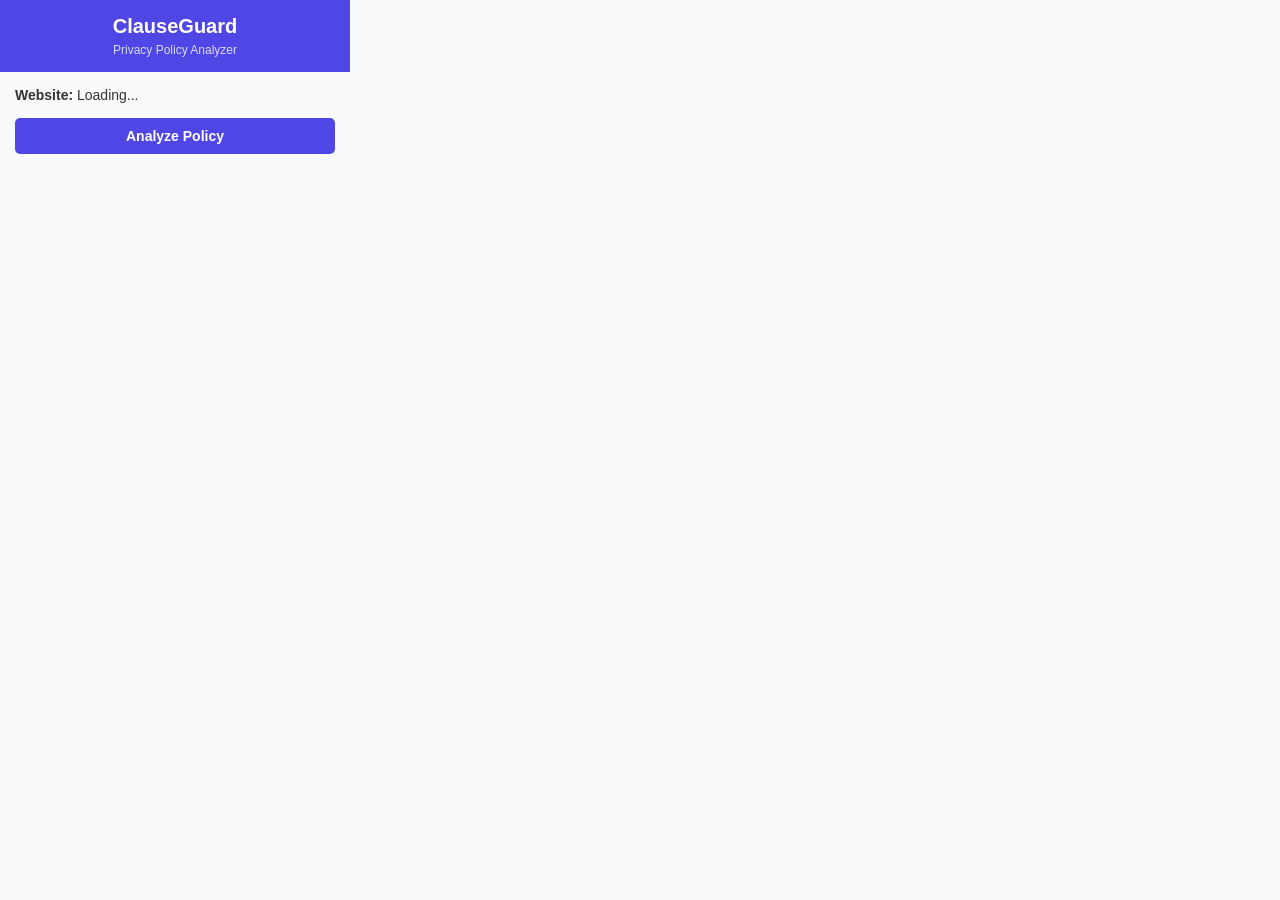
==== extension/popup.html @ 070fd631 "Complete ClauseGuard final project plan integration" ====
<!DOCTYPE html>
<html>
<head>
  <meta charset="utf-8">
  <title>ClauseGuard</title>
  <link rel="stylesheet" href="popup.css">
</head>
<body>
  <div class="header">
    <h1>ClauseGuard</h1>
    <p>Privacy Policy Analyzer</p>
  </div>
  
  <div class="content">
    <div id="website-info">
      <strong>Website:</strong> <span id="site-name">Loading...</span>
    </div>

    <button id="analyze-btn" class="btn">Analyze Policy</button>

    <div id="status" class="status hidden"></div>

    <div id="results" class="hidden">
      <div class="risk-section">
        <h3>Privacy Risk</h3>
        <div id="risk-score" class="risk-score">0.0</div>
      </div>
      
      <div class="mode-indicator" id="mode-indicator">
        Mode: <span id="api-mode">UNKNOWN</span>
      </div>

      <div class="entities-section">
        <h3>Detected Data:</h3>
        <ul id="entities-list"></ul>
      </div>

      <div class="clauses-summary">
        <p>Clauses extracted: <span id="clause-count">0</span></p>
        <button id="toggle-clauses-btn" class="btn-small">View Details</button>
      </div>

      <div id="clauses-details" class="hidden">
        <!-- Clauses injected here -->
      </div>
    </div>
  </div>

  <script src="popup.js"></script>
</body>
</html>
---- extension/popup.css ----
body {
  width: 350px;
  margin: 0;
  font-family: -apple-system, BlinkMacSystemFont, "Segoe UI", Roboto, Helvetica, Arial, sans-serif;
  color: #333;
  background-color: #f9fafb;
}

.header {
  background-color: #4f46e5;
  color: white;
  padding: 15px;
  text-align: center;
}

.header h1 {
  margin: 0 0 5px 0;
  font-size: 20px;
}

.header p {
  margin: 0;
  font-size: 12px;
  opacity: 0.8;
}

.content {
  padding: 15px;
}

#website-info {
  margin-bottom: 15px;
  font-size: 14px;
}

.btn {
  width: 100%;
  background-color: #4f46e5;
  color: white;
  border: none;
  padding: 10px;
  border-radius: 5px;
  font-size: 14px;
  font-weight: bold;
  cursor: pointer;
}

.btn:hover {
  background-color: #4338ca;
}

.btn:disabled {
  background-color: #9ca3af;
  cursor: not-allowed;
}

.btn-small {
  background-color: #e5e7eb;
  color: #374151;
  border: 1px solid #d1d5db;
  padding: 5px 10px;
  border-radius: 3px;
  font-size: 12px;
  cursor: pointer;
}

.btn-small:hover {
  background-color: #d1d5db;
}

.hidden {
  display: none !important;
}

.status {
  margin-top: 15px;
  padding: 10px;
  border-radius: 4px;
  font-size: 13px;
  background-color: #e0f2fe;
  color: #0369a1;
  border: 1px solid #bae6fd;
}

.status.error {
  background-color: #fee2e2;
  color: #b91c1c;
  border-color: #fecaca;
}

.status.warning {
  background-color: #fef3c7;
  color: #b45309;
  border-color: #fde68a;
}

#results {
  margin-top: 20px;
  background: white;
  border-radius: 6px;
  box-shadow: 0 1px 3px rgba(0,0,0,0.1);
  padding: 15px;
}

.risk-section {
  text-align: center;
  border-bottom: 1px solid #e5e7eb;
  padding-bottom: 10px;
  margin-bottom: 10px;
}

.risk-section h3 {
  margin: 0 0 5px 0;
  font-size: 14px;
  color: #6b7280;
}

.risk-score {
  font-size: 32px;
  font-weight: bold;
  color: #dc2626;
}

.mode-indicator {
  text-align: center;
  font-size: 11px;
  font-weight: bold;
  padding: 4px;
  background: #f3f4f6;
  border-radius: 4px;
  margin-bottom: 15px;
}

.entities-section h3 {
  font-size: 14px;
  margin: 0 0 5px 0;
}

#entities-list {
  margin: 0;
  padding-left: 20px;
  font-size: 13px;
  color: #4b5563;
}

.clauses-summary {
  margin-top: 15px;
  display: flex;
  justify-content: space-between;
  align-items: center;
  font-size: 13px;
  border-top: 1px solid #e5e7eb;
  padding-top: 10px;
}

#clauses-details {
  margin-top: 15px;
  max-height: 200px;
  overflow-y: auto;
  border-top: 1px solid #e5e7eb;
  padding-top: 10px;
}

.clause-card {
  background: #f9fafb;
  border: 1px solid #e5e7eb;
  padding: 8px;
  border-radius: 4px;
  margin-bottom: 10px;
  font-size: 12px;
}

.clause-text {
  font-style: italic;
  margin-bottom: 5px;
  color: #111827;
}

.clause-meta {
  display: flex;
  justify-content: space-between;
  color: #6b7280;
}
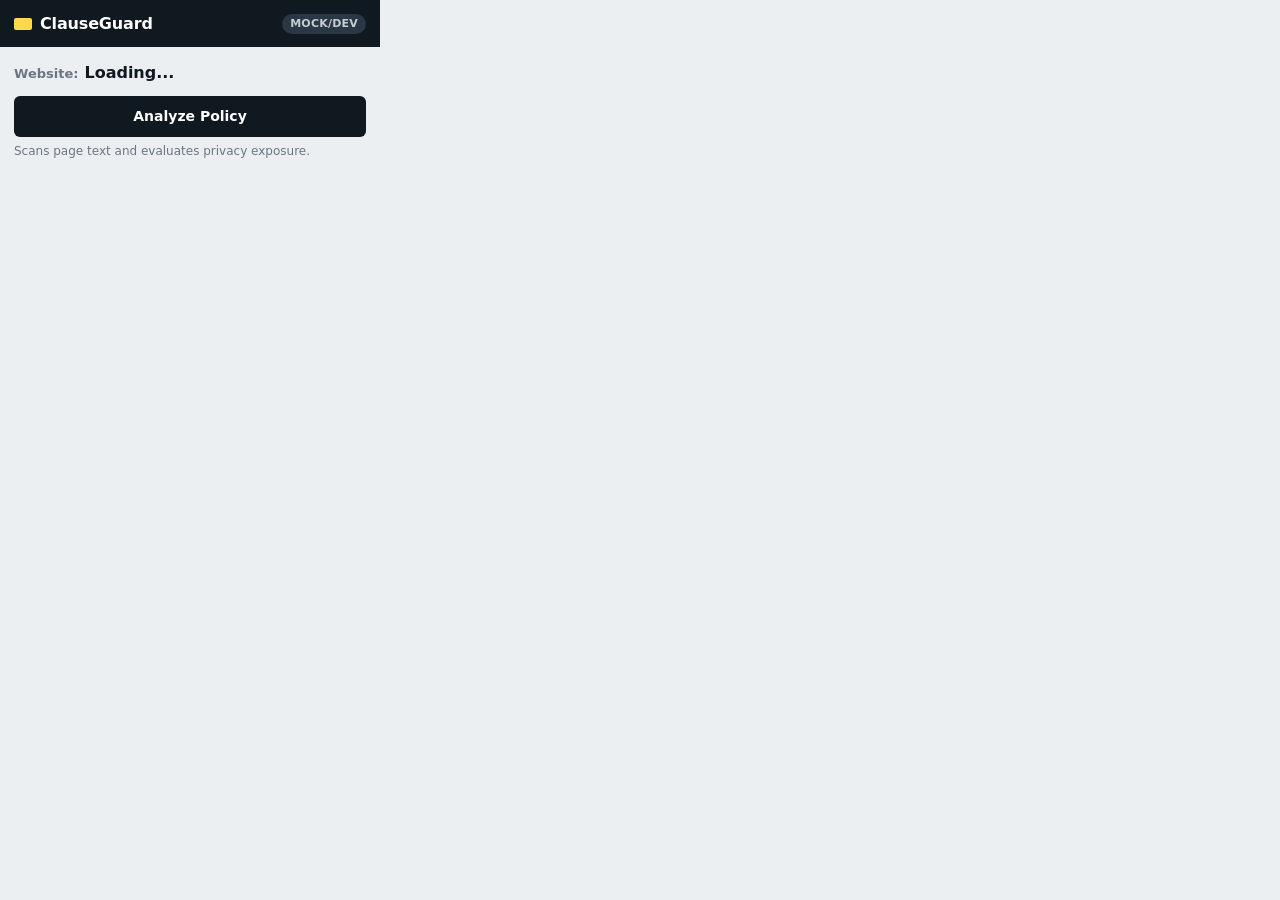
==== commit 7f4960f3: "frontend changes" ====
--- a/extension/popup.html
+++ b/extension/popup.html
@@ -1,50 +1,91 @@
 <!DOCTYPE html>
-<html>
+<html lang="en">
 <head>
   <meta charset="utf-8">
+  <meta name="viewport" content="width=device-width, initial-scale=1">
   <title>ClauseGuard</title>
   <link rel="stylesheet" href="popup.css">
 </head>
 <body>
-  <div class="header">
-    <h1>ClauseGuard</h1>
-    <p>Privacy Policy Analyzer</p>
-  </div>
-  
-  <div class="content">
-    <div id="website-info">
-      <strong>Website:</strong> <span id="site-name">Loading...</span>
+  <!-- Header Bar -->
+  <header class="top">
+    <div class="brand"><i></i>ClauseGuard</div>
+    <div class="top-r">
+      <span id="api-mode" class="conn">MOCK/DEV</span>
+    </div>
+  </header>
+
+  <main>
+    <!-- Target Website Header -->
+    <div class="site">
+      <span class="lbl">Website:</span>
+      <span id="site-name">Loading...</span>
     </div>
 
+    <!-- Analyze Button -->
     <button id="analyze-btn" class="btn">Analyze Policy</button>
+    <p class="hint" id="analyze-hint">Scans page text and evaluates privacy exposure.</p>
 
-    <div id="status" class="status hidden"></div>
+    <!-- Status / Notification Banner -->
+    <div id="status" class="status hidden" role="status" aria-live="polite"></div>
 
+    <!-- Analysis Results Section -->
     <div id="results" class="hidden">
-      <div class="risk-section">
-        <h3>Privacy Risk</h3>
-        <div id="risk-score" class="risk-score">0.0</div>
-      </div>
       
-      <div class="mode-indicator" id="mode-indicator">
-        Mode: <span id="api-mode">UNKNOWN</span>
+      <!-- Score & Gauge Card -->
+      <div class="card score">
+        <div class="score-head">
+          <div>
+            <b id="risk-score">0.0</b>
+            <span>risk score</span>
+          </div>
+          <span id="risk-band" class="band Low">Low</span>
+        </div>
+        <div class="gauge"><i id="gauge-fill" style="width: 0%;"></i></div>
+        <div class="meta-row">
+          <span>Mode: <b id="mode-text">MOCK/DEV</b></span>
+          <span>Clauses: <b id="clause-count">0</b></span>
+        </div>
       </div>
 
-      <div class="entities-section">
-        <h3>Detected Data:</h3>
-        <ul id="entities-list"></ul>
+      <!-- Detected Entities Section -->
+      <div class="card section-card">
+        <h3>Detected Data Types</h3>
+        <div id="entities-list" class="chips">
+          <span class="chip">None detected</span>
+        </div>
       </div>
 
-      <div class="clauses-summary">
-        <p>Clauses extracted: <span id="clause-count">0</span></p>
-        <button id="toggle-clauses-btn" class="btn-small">View Details</button>
+      <!-- Extracted Clauses Section -->
+      <div class="card section-card">
+        <div class="clauses-head">
+          <h3>Riskiest Clauses</h3>
+          <button id="toggle-clauses-btn" class="btn-link">View Details</button>
+        </div>
+        <div id="clauses-details" class="hidden">
+          <!-- Clause cards injected here -->
+        </div>
       </div>
 
-      <div id="clauses-details" class="hidden">
-        <!-- Clauses injected here -->
+      <!-- Quick Comparison Card -->
+      <div class="card compare" id="compare-section" style="display: none;">
+        <h3>Compare with Saved Service</h3>
+        <div class="row">
+          <select id="compare-target" class="select-field">
+            <option value="">-- Select website --</option>
+          </select>
+          <button id="compare-btn" class="btn small">Compare</button>
+        </div>
+        <div id="compare-results" class="hidden"></div>
       </div>
+
+      <!-- Actions -->
+      <div class="actions">
+        <button id="save-btn" class="btn">Add to Portfolio</button>
+      </div>
+      <div id="save-status" class="status hidden" role="status"></div>
     </div>
-  </div>
+  </main>
 
   <script src="popup.js"></script>
 </body>
--- a/extension/popup.css
+++ b/extension/popup.css
@@ -1,183 +1,295 @@
+:root {
+  --ink: #101820;
+  --ink-2: #3b4652;
+  --ink-3: #6b7683;
+  --line: #d5dae0;
+  --desk: #eceff2;
+  --sheet: #ffffff;
+  --mark: #ffd84d;
+  --safe: #137a5a;
+  --safe-bg: #e3f3ed;
+  --alert: #c8321e;
+  --alert-bg: #fbe9e6;
+  --warning: #7a5b00;
+  --warning-bg: #fff1c2;
+  --radius: 6px;
+  --font: system-ui, -apple-system, "Segoe UI", Roboto, sans-serif;
+}
+
+* { box-sizing: border-box; }
 body {
-  width: 350px;
+  width: 380px;
   margin: 0;
-  font-family: -apple-system, BlinkMacSystemFont, "Segoe UI", Roboto, Helvetica, Arial, sans-serif;
-  color: #333;
-  background-color: #f9fafb;
-}
-
-.header {
-  background-color: #4f46e5;
-  color: white;
-  padding: 15px;
-  text-align: center;
-}
-
-.header h1 {
-  margin: 0 0 5px 0;
-  font-size: 20px;
-}
-
-.header p {
-  margin: 0;
-  font-size: 12px;
-  opacity: 0.8;
-}
-
-.content {
-  padding: 15px;
-}
-
-#website-info {
-  margin-bottom: 15px;
-  font-size: 14px;
-}
-
+  background: var(--desk);
+  color: var(--ink);
+  font: 400 13.5px/1.45 var(--font);
+}
+h2, h3, p { margin: 0; }
+button, input, select { font: inherit; color: inherit; }
+:focus-visible { outline: 2px solid var(--ink); outline-offset: 2px; }
+.hidden { display: none !important; }
+
+/* Top Bar */
+.top {
+  background: var(--ink);
+  color: #fff;
+  display: flex;
+  justify-content: space-between;
+  align-items: center;
+  padding: 12px 14px;
+}
+.brand {
+  font-weight: 800;
+  font-size: 16px;
+  letter-spacing: -.01em;
+  display: flex;
+  align-items: center;
+  gap: 8px;
+}
+.brand i {
+  width: 18px;
+  height: 12px;
+  background: var(--mark);
+  border-radius: 2px;
+  display: block;
+}
+.top-r { display: flex; align-items: center; gap: 8px; }
+.conn {
+  font-size: 11px;
+  font-weight: 700;
+  padding: 2px 8px;
+  border-radius: 99px;
+  background: #2b3744;
+  color: #c4ccd4;
+  letter-spacing: .02em;
+}
+.conn.mock { background: var(--warning-bg); color: var(--warning); }
+.conn.live { background: var(--safe-bg); color: var(--safe); }
+
+/* Main Container */
+main { padding: 14px; }
+
+.site {
+  display: flex;
+  align-items: baseline;
+  gap: 6px;
+  margin-bottom: 12px;
+}
+.site .lbl {
+  font-weight: 700;
+  font-size: 13px;
+  color: var(--ink-3);
+}
+#site-name {
+  font-weight: 800;
+  font-size: 16px;
+  overflow-wrap: anywhere;
+  color: var(--ink);
+}
+
+.hint {
+  color: var(--ink-3);
+  font-size: 12px;
+  margin-top: 6px;
+}
+
+/* Buttons */
 .btn {
   width: 100%;
-  background-color: #4f46e5;
-  color: white;
-  border: none;
-  padding: 10px;
-  border-radius: 5px;
+  background: var(--ink);
+  color: #fff;
+  border: 0;
+  border-radius: var(--radius);
+  padding: 10px 14px;
+  font-weight: 700;
   font-size: 14px;
-  font-weight: bold;
   cursor: pointer;
-}
-
-.btn:hover {
-  background-color: #4338ca;
-}
-
-.btn:disabled {
-  background-color: #9ca3af;
-  cursor: not-allowed;
-}
-
-.btn-small {
-  background-color: #e5e7eb;
-  color: #374151;
-  border: 1px solid #d1d5db;
-  padding: 5px 10px;
-  border-radius: 3px;
-  font-size: 12px;
+  transition: background 0.15s ease;
+}
+.btn:hover { background: #26323f; }
+.btn:disabled { opacity: .55; cursor: wait; }
+.btn.small { width: auto; padding: 7px 12px; font-size: 13px; }
+.btn.ghost {
+  background: transparent;
+  color: var(--ink);
+  border: 1px solid var(--ink);
+}
+.btn.ghost:hover { background: var(--ink); color: #fff; }
+
+.btn-link {
+  background: none;
+  border: 0;
+  color: var(--ink-2);
+  text-decoration: underline;
+  text-underline-offset: 2px;
   cursor: pointer;
-}
-
-.btn-small:hover {
-  background-color: #d1d5db;
-}
-
-.hidden {
-  display: none !important;
-}
-
+  font-size: 12px;
+  font-weight: 600;
+  padding: 0;
+}
+.btn-link:hover { color: var(--ink); }
+
+/* Status Banners */
 .status {
-  margin-top: 15px;
-  padding: 10px;
-  border-radius: 4px;
-  font-size: 13px;
-  background-color: #e0f2fe;
-  color: #0369a1;
-  border: 1px solid #bae6fd;
-}
-
-.status.error {
-  background-color: #fee2e2;
-  color: #b91c1c;
-  border-color: #fecaca;
-}
-
-.status.warning {
-  background-color: #fef3c7;
-  color: #b45309;
-  border-color: #fde68a;
-}
-
-#results {
-  margin-top: 20px;
-  background: white;
-  border-radius: 6px;
-  box-shadow: 0 1px 3px rgba(0,0,0,0.1);
-  padding: 15px;
-}
-
-.risk-section {
-  text-align: center;
-  border-bottom: 1px solid #e5e7eb;
-  padding-bottom: 10px;
-  margin-bottom: 10px;
-}
-
-.risk-section h3 {
-  margin: 0 0 5px 0;
-  font-size: 14px;
-  color: #6b7280;
-}
-
-.risk-score {
-  font-size: 32px;
-  font-weight: bold;
-  color: #dc2626;
-}
-
-.mode-indicator {
-  text-align: center;
-  font-size: 11px;
-  font-weight: bold;
-  padding: 4px;
-  background: #f3f4f6;
-  border-radius: 4px;
-  margin-bottom: 15px;
-}
-
-.entities-section h3 {
-  font-size: 14px;
-  margin: 0 0 5px 0;
-}
-
-#entities-list {
-  margin: 0;
-  padding-left: 20px;
-  font-size: 13px;
-  color: #4b5563;
-}
-
-.clauses-summary {
-  margin-top: 15px;
-  display: flex;
-  justify-content: space-between;
-  align-items: center;
-  font-size: 13px;
-  border-top: 1px solid #e5e7eb;
-  padding-top: 10px;
-}
-
+  margin-top: 10px;
+  padding: 10px 12px;
+  border-left: 4px solid var(--ink);
+  background: #fff;
+  border-radius: 4px;
+  font-size: 13px;
+  overflow-wrap: anywhere;
+  font-weight: 500;
+}
+.status.error { border-left-color: var(--alert); background: var(--alert-bg); color: var(--alert); }
+.status.success { border-left-color: var(--safe); background: var(--safe-bg); color: var(--safe); }
+.status.warning { border-left-color: var(--warning); background: var(--warning-bg); color: var(--warning); }
+.status.info { border-left-color: var(--ink); background: #fff; color: var(--ink); }
+
+/* Cards */
+.card {
+  background: #fff;
+  border: 1px solid var(--line);
+  border-radius: var(--radius);
+  padding: 12px 14px;
+  margin-top: 12px;
+}
+.card.score { margin-top: 0; }
+.section-card h3 {
+  font-size: 13px;
+  font-weight: 700;
+  color: var(--ink-2);
+  margin-bottom: 8px;
+}
+
+.score-head {
+  display: flex;
+  justify-content: space-between;
+  align-items: center;
+}
+.score-head b {
+  font-size: 34px;
+  line-height: 1;
+  font-weight: 800;
+  letter-spacing: -.02em;
+}
+.score-head span {
+  color: var(--ink-3);
+  font-size: 13px;
+  margin-left: 4px;
+}
+
+.band {
+  font-weight: 700;
+  padding: 2px 8px;
+  border-radius: 4px;
+  font-size: 12px;
+}
+.band.Low { background: var(--safe-bg); color: var(--safe); }
+.band.Moderate { background: var(--warning-bg); color: var(--warning); }
+.band.High { background: var(--alert-bg); color: var(--alert); }
+
+.gauge {
+  height: 8px;
+  background: #eef0f3;
+  border-radius: 2px;
+  margin: 10px 0;
+  position: relative;
+  overflow: hidden;
+}
+.gauge i {
+  position: absolute;
+  inset: 0 auto 0 0;
+  background: var(--ink);
+  border-radius: 2px;
+  transition: width 0.3s ease;
+}
+
+.meta-row {
+  display: flex;
+  justify-content: space-between;
+  color: var(--ink-3);
+  font-size: 12px;
+}
+
+/* Chips */
+.chips {
+  display: flex;
+  flex-wrap: wrap;
+  gap: 5px;
+}
+.chip {
+  font-size: 11.5px;
+  padding: 2px 8px;
+  border: 1px solid var(--line);
+  border-radius: 99px;
+  background: #f8fafc;
+  color: var(--ink-2);
+  font-weight: 500;
+}
+
+/* Clauses */
+.clauses-head {
+  display: flex;
+  justify-content: space-between;
+  align-items: center;
+}
 #clauses-details {
-  margin-top: 15px;
-  max-height: 200px;
+  margin-top: 10px;
+  max-height: 220px;
   overflow-y: auto;
-  border-top: 1px solid #e5e7eb;
-  padding-top: 10px;
-}
-
+}
 .clause-card {
-  background: #f9fafb;
-  border: 1px solid #e5e7eb;
-  padding: 8px;
-  border-radius: 4px;
-  margin-bottom: 10px;
-  font-size: 12px;
-}
-
+  padding: 8px 10px;
+  background: #fafbfc;
+  border: 1px solid var(--line);
+  border-radius: 4px;
+  margin-bottom: 8px;
+  font-size: 12px;
+}
 .clause-text {
   font-style: italic;
-  margin-bottom: 5px;
-  color: #111827;
-}
-
+  margin-bottom: 4px;
+  color: var(--ink);
+  line-height: 1.4;
+}
 .clause-meta {
   display: flex;
   justify-content: space-between;
-  color: #6b7280;
-}
+  color: var(--ink-3);
+  font-size: 11px;
+}
+
+/* Compare */
+.row {
+  display: flex;
+  gap: 8px;
+  margin-top: 6px;
+}
+.select-field {
+  flex: 1;
+  min-width: 0;
+  padding: 6px 8px;
+  border: 1px solid var(--line);
+  border-radius: 4px;
+  background: #fff;
+  font-size: 12.5px;
+}
+.select-field:focus {
+  border-color: var(--ink);
+  outline: 0;
+}
+
+#compare-results {
+  margin-top: 10px;
+  background: #fafbfc;
+  border: 1px solid var(--line);
+  border-radius: 4px;
+  padding: 10px;
+  font-size: 12px;
+  line-height: 1.45;
+}
+
+/* Actions */
+.actions {
+  margin-top: 14px;
+}
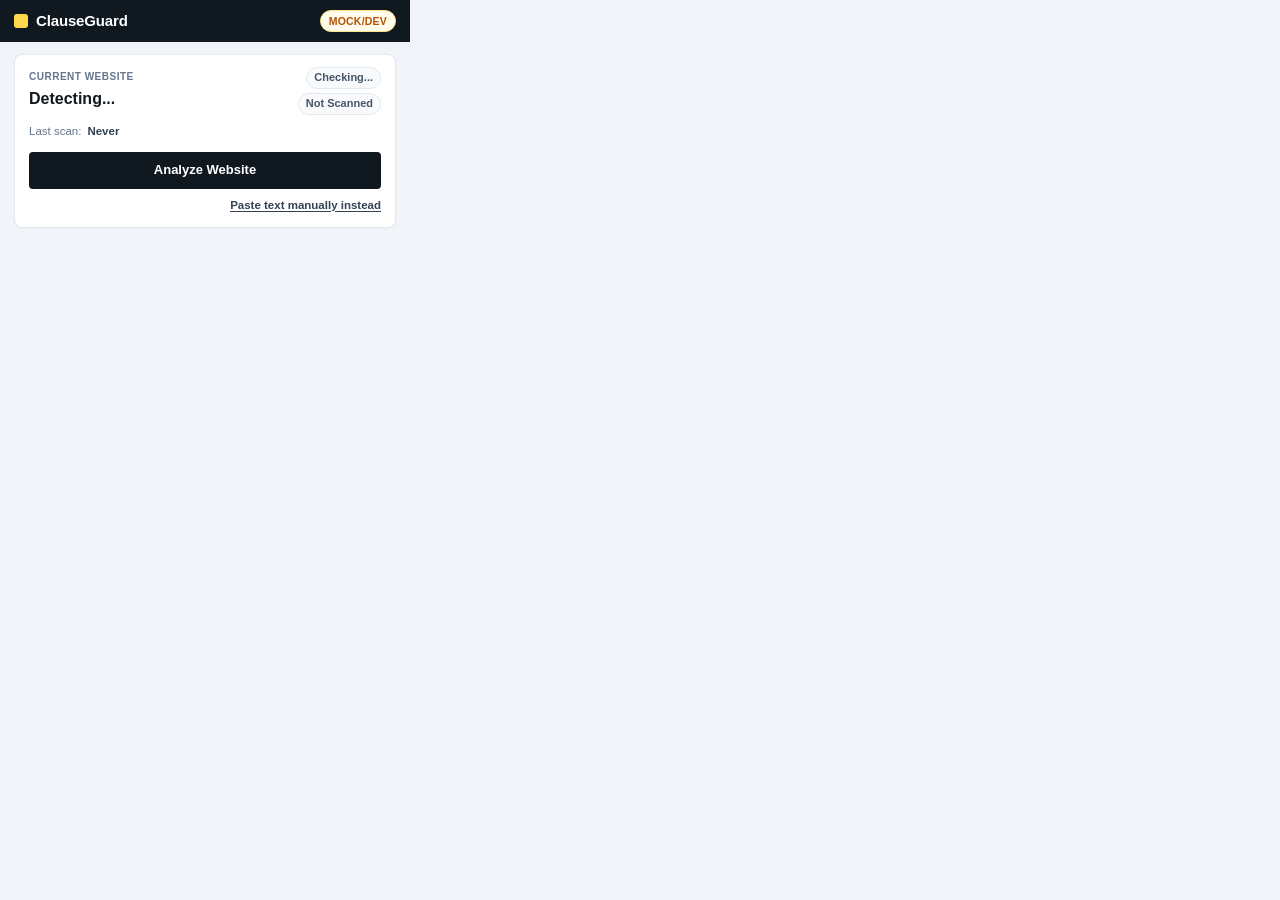
==== commit 28eefa34: "UI updates" ====
--- a/extension/popup.html
+++ b/extension/popup.html
@@ -11,77 +11,177 @@
   <header class="top">
     <div class="brand"><i></i>ClauseGuard</div>
     <div class="top-r">
-      <span id="api-mode" class="conn">MOCK/DEV</span>
+      <span id="api-mode" class="conn mock">MOCK/DEV</span>
     </div>
   </header>
 
   <main>
-    <!-- Target Website Header -->
-    <div class="site">
-      <span class="lbl">Website:</span>
-      <span id="site-name">Loading...</span>
-    </div>
-
-    <!-- Analyze Button -->
-    <button id="analyze-btn" class="btn">Analyze Policy</button>
-    <p class="hint" id="analyze-hint">Scans page text and evaluates privacy exposure.</p>
-
-    <!-- Status / Notification Banner -->
-    <div id="status" class="status hidden" role="status" aria-live="polite"></div>
-
-    <!-- Analysis Results Section -->
-    <div id="results" class="hidden">
-      
-      <!-- Score & Gauge Card -->
-      <div class="card score">
-        <div class="score-head">
-          <div>
-            <b id="risk-score">0.0</b>
-            <span>risk score</span>
-          </div>
-          <span id="risk-band" class="band Low">Low</span>
+    <!-- Current Website Overview Card -->
+    <div class="card site-card">
+      <div class="site-header-row">
+        <div>
+          <span class="label-tiny">CURRENT WEBSITE</span>
+          <div id="site-name" class="site-title">Detecting...</div>
         </div>
-        <div class="gauge"><i id="gauge-fill" style="width: 0%;"></i></div>
-        <div class="meta-row">
-          <span>Mode: <b id="mode-text">MOCK/DEV</b></span>
-          <span>Clauses: <b id="clause-count">0</b></span>
+        <div class="site-badges">
+          <span id="portfolio-badge" class="badge neutral">Checking...</span>
+          <span id="scan-badge" class="badge neutral">Not Scanned</span>
         </div>
       </div>
 
-      <!-- Detected Entities Section -->
-      <div class="card section-card">
-        <h3>Detected Data Types</h3>
-        <div id="entities-list" class="chips">
-          <span class="chip">None detected</span>
-        </div>
+      <div class="site-meta-row">
+        <span class="meta-label">Last scan:</span>
+        <span id="last-scanned-time" class="meta-val">Never</span>
       </div>
 
-      <!-- Extracted Clauses Section -->
-      <div class="card section-card">
-        <div class="clauses-head">
-          <h3>Riskiest Clauses</h3>
-          <button id="toggle-clauses-btn" class="btn-link">View Details</button>
-        </div>
-        <div id="clauses-details" class="hidden">
-          <!-- Clause cards injected here -->
-        </div>
+      <div id="policy-link-container" class="policy-link-box hidden">
+        <span class="policy-icon">🔗</span>
+        <a id="policy-link" href="#" target="_blank" class="policy-ext-link">Open Privacy Policy Page ↗</a>
       </div>
 
-      <!-- Quick Comparison Card -->
-      <div class="card compare" id="compare-section" style="display: none;">
-        <h3>Compare with Saved Service</h3>
-        <div class="row">
+      <div class="scan-actions">
+        <button id="analyze-btn" class="btn primary">Analyze Website</button>
+        <button id="toggle-paste-btn" class="btn-link" type="button">Paste text manually instead</button>
+      </div>
+
+      <!-- Manual Paste Fallback Section (Problem 1) -->
+      <div id="paste-section" class="paste-box hidden">
+        <div class="paste-head">
+          <span class="paste-title">Manual Policy Input</span>
+          <span class="hint">Use this if the policy is blocked by anti-bot firewalls or spread across multiple pages.</span>
+        </div>
+        <textarea id="paste-text" rows="4" placeholder="Paste privacy policy text here..."></textarea>
+        <button id="paste-analyze-btn" class="btn small">Analyze Pasted Text</button>
+      </div>
+    </div>
+
+    <!-- Live Status / Progress / Error Banner -->
+    <div id="status" class="status hidden" role="status" aria-live="polite"></div>
+
+    <!-- Analysis Results Section (Redesigned around 4 Questions) -->
+    <div id="results" class="hidden">
+      
+      <!-- QUESTION 1: What data is collected? -->
+      <section class="card q-card" id="card-q1">
+        <div class="q-header" data-toggle="q1-body">
+          <div class="q-title-group">
+            <span class="q-num">1</span>
+            <div>
+              <h3 class="q-title">What data is collected?</h3>
+              <p class="q-sub" id="q1-sub">Categories and evidence from policy</p>
+            </div>
+          </div>
+          <span class="q-chevron">▾</span>
+        </div>
+        <div class="q-body" id="q1-body">
+          <div id="collection-chips" class="chips-container"></div>
+          <div id="collection-findings-list" class="findings-list"></div>
+        </div>
+      </section>
+
+      <!-- QUESTION 2: Who is it shared with? -->
+      <section class="card q-card" id="card-q2">
+        <div class="q-header" data-toggle="q2-body">
+          <div class="q-title-group">
+            <span class="q-num">2</span>
+            <div>
+              <h3 class="q-title">Who is it shared with?</h3>
+              <p class="q-sub" id="q2-sub">Recipients, partners, and data sale disclosures</p>
+            </div>
+          </div>
+          <span class="q-chevron">▾</span>
+        </div>
+        <div class="q-body" id="q2-body">
+          <div id="sharing-findings-list" class="findings-list"></div>
+        </div>
+      </section>
+
+      <!-- QUESTION 3: What can I control? -->
+      <section class="card q-card" id="card-q3">
+        <div class="q-header" data-toggle="q3-body">
+          <div class="q-title-group">
+            <span class="q-num">3</span>
+            <div>
+              <h3 class="q-title">What can I control?</h3>
+              <p class="q-sub" id="q3-sub">Documented opt-outs, deletion, and settings</p>
+            </div>
+          </div>
+          <span class="q-chevron">▾</span>
+        </div>
+        <div class="q-body" id="q3-body">
+          <div id="control-findings-list" class="findings-list"></div>
+        </div>
+      </section>
+
+      <!-- QUESTION 4: Has anything changed? -->
+      <section class="card q-card" id="card-q4">
+        <div class="q-header" data-toggle="q4-body">
+          <div class="q-title-group">
+            <span class="q-num">4</span>
+            <div>
+              <h3 class="q-title">Has anything changed?</h3>
+              <p class="q-sub" id="q4-sub">Comparison with previous policy scan</p>
+            </div>
+          </div>
+          <span class="q-chevron">▾</span>
+        </div>
+        <div class="q-body" id="q4-body">
+          <div id="change-findings-box" class="change-box"></div>
+        </div>
+      </section>
+
+      <!-- Secondary Risk Score & Audit Summary -->
+      <section class="card score-card" id="card-score-summary">
+        <div class="score-row">
+          <div>
+            <div class="score-display">
+              <b id="risk-score">0</b><span class="score-denom">/100</span>
+            </div>
+            <span class="score-caption">Overall Privacy Risk (Secondary Metric)</span>
+          </div>
+          <div class="score-badge-box">
+            <span id="risk-band" class="band Inconclusive">Inconclusive</span>
+          </div>
+        </div>
+
+        <div class="gauge" aria-hidden="true">
+          <i id="gauge-fill" style="width: 0%;"></i>
+        </div>
+
+        <div class="score-explanation">
+          Calculated from the severity and specificity of the top 5 highest-risk clauses.
+        </div>
+
+        <!-- Coverage & Audit Transparency (Problem 4) -->
+        <div id="coverage-note" class="coverage-box"></div>
+
+        <!-- Expandable Raw Clauses -->
+        <div class="clauses-toggle-row">
+          <span class="clauses-count-label">Extracted Clauses (<span id="clause-count">0</span>)</span>
+          <button id="toggle-clauses-btn" class="btn-link" type="button">View all clauses</button>
+        </div>
+        <div id="clauses-details" class="clauses-details-box hidden"></div>
+      </section>
+
+      <!-- Quick Portfolio Comparison (Problem 6) -->
+      <section class="card compare-card" id="compare-section">
+        <div class="compare-head">
+          <h4 class="compare-title">Compare with Saved Portfolio Website</h4>
+          <span class="hint">Inspect overlapping data permissions without implying cross-service sharing:</span>
+        </div>
+        <div class="compare-row">
           <select id="compare-target" class="select-field">
-            <option value="">-- Select website --</option>
+            <option value="">-- Select a saved service --</option>
           </select>
           <button id="compare-btn" class="btn small">Compare</button>
         </div>
-        <div id="compare-results" class="hidden"></div>
-      </div>
+        <div id="compare-results" class="compare-results-box hidden"></div>
+      </section>
 
       <!-- Actions -->
-      <div class="actions">
-        <button id="save-btn" class="btn">Add to Portfolio</button>
+      <div class="portfolio-actions">
+        <button id="save-btn" class="btn primary">Add to Portfolio</button>
+        <button id="open-dash-btn" class="btn ghost">Open Web Dashboard</button>
       </div>
       <div id="save-status" class="status hidden" role="status"></div>
     </div>
--- a/extension/popup.css
+++ b/extension/popup.css
@@ -1,120 +1,252 @@
 :root {
   --ink: #101820;
-  --ink-2: #3b4652;
-  --ink-3: #6b7683;
-  --line: #d5dae0;
-  --desk: #eceff2;
+  --ink-2: #334155;
+  --ink-3: #64748b;
+  --line: #e2e8f0;
+  --desk: #f1f5f9;
   --sheet: #ffffff;
   --mark: #ffd84d;
-  --safe: #137a5a;
-  --safe-bg: #e3f3ed;
-  --alert: #c8321e;
-  --alert-bg: #fbe9e6;
-  --warning: #7a5b00;
-  --warning-bg: #fff1c2;
-  --radius: 6px;
-  --font: system-ui, -apple-system, "Segoe UI", Roboto, sans-serif;
+  --safe: #0f766e;
+  --safe-bg: #f0fdfa;
+  --safe-border: #99f6e4;
+  --alert: #b91c1c;
+  --alert-bg: #fef2f2;
+  --alert-border: #fecaca;
+  --warning: #b45309;
+  --warning-bg: #fffbeb;
+  --warning-border: #fde68a;
+  --neutral-bg: #f8fafc;
+  --neutral-border: #cbd5e1;
+  --neutral-text: #475569;
+  --radius: 8px;
+  --radius-sm: 4px;
+  --font: -apple-system, BlinkMacSystemFont, "Segoe UI", Roboto, Helvetica, Arial, sans-serif;
 }
 
 * { box-sizing: border-box; }
+
 body {
-  width: 380px;
+  width: 410px;
   margin: 0;
   background: var(--desk);
   color: var(--ink);
-  font: 400 13.5px/1.45 var(--font);
-}
-h2, h3, p { margin: 0; }
-button, input, select { font: inherit; color: inherit; }
+  font: 400 13px/1.45 var(--font);
+  overflow-x: hidden;
+}
+
+h2, h3, h4, p { margin: 0; }
+button, input, select, textarea { font: inherit; color: inherit; }
 :focus-visible { outline: 2px solid var(--ink); outline-offset: 2px; }
 .hidden { display: none !important; }
 
-/* Top Bar */
+/* Top Header */
 .top {
   background: var(--ink);
   color: #fff;
   display: flex;
   justify-content: space-between;
   align-items: center;
-  padding: 12px 14px;
+  padding: 10px 14px;
+  position: sticky;
+  top: 0;
+  z-index: 100;
 }
 .brand {
   font-weight: 800;
-  font-size: 16px;
+  font-size: 15px;
   letter-spacing: -.01em;
   display: flex;
   align-items: center;
   gap: 8px;
 }
 .brand i {
-  width: 18px;
-  height: 12px;
+  width: 14px;
+  height: 14px;
   background: var(--mark);
-  border-radius: 2px;
-  display: block;
+  border-radius: 3px;
+  display: inline-block;
 }
 .top-r { display: flex; align-items: center; gap: 8px; }
 .conn {
-  font-size: 11px;
-  font-weight: 700;
-  padding: 2px 8px;
+  font-size: 10.5px;
+  font-weight: 700;
+  padding: 2.5px 8px;
   border-radius: 99px;
   background: #2b3744;
   color: #c4ccd4;
   letter-spacing: .02em;
 }
-.conn.mock { background: var(--warning-bg); color: var(--warning); }
-.conn.live { background: var(--safe-bg); color: var(--safe); }
-
-/* Main Container */
-main { padding: 14px; }
-
-.site {
-  display: flex;
-  align-items: baseline;
-  gap: 6px;
-  margin-bottom: 12px;
-}
-.site .lbl {
-  font-weight: 700;
-  font-size: 13px;
-  color: var(--ink-3);
-}
-#site-name {
+.conn.mock { background: var(--warning-bg); color: var(--warning); border: 1px solid var(--warning-border); }
+.conn.live { background: var(--safe-bg); color: var(--safe); border: 1px solid var(--safe-border); }
+
+/* Main Content */
+main {
+  padding: 12px 14px 18px;
+  display: flex;
+  flex-direction: column;
+  gap: 10px;
+}
+
+/* Card */
+.card {
+  background: var(--sheet);
+  border: 1px solid var(--line);
+  border-radius: var(--radius);
+  padding: 12px 14px;
+  box-shadow: 0 1px 3px rgba(0, 0, 0, 0.03);
+}
+
+/* Current Website Card */
+.site-card {
+  display: flex;
+  flex-direction: column;
+  gap: 8px;
+}
+.site-header-row {
+  display: flex;
+  justify-content: space-between;
+  align-items: flex-start;
+  gap: 8px;
+}
+.label-tiny {
+  font-size: 10px;
+  font-weight: 700;
+  color: var(--ink-3);
+  text-transform: uppercase;
+  letter-spacing: .05em;
+}
+.site-title {
+  font-size: 16px;
   font-weight: 800;
-  font-size: 16px;
+  color: var(--ink);
   overflow-wrap: anywhere;
-  color: var(--ink);
-}
-
-.hint {
-  color: var(--ink-3);
+  margin-top: 1px;
+}
+.site-badges {
+  display: flex;
+  flex-direction: column;
+  align-items: flex-end;
+  gap: 4px;
+}
+.site-meta-row {
+  display: flex;
+  align-items: center;
+  gap: 6px;
+  font-size: 11.5px;
+  color: var(--ink-3);
+}
+.meta-val {
+  font-weight: 600;
+  color: var(--ink-2);
+}
+
+/* Badges */
+.badge {
+  display: inline-flex;
+  align-items: center;
+  gap: 4px;
+  font-size: 11px;
+  font-weight: 700;
+  padding: 2px 7px;
+  border-radius: 99px;
+  white-space: nowrap;
+}
+.badge.saved {
+  background: var(--safe-bg);
+  color: var(--safe);
+  border: 1px solid var(--safe-border);
+}
+.badge.unsaved {
+  background: var(--neutral-bg);
+  color: var(--neutral-text);
+  border: 1px solid var(--neutral-border);
+}
+.badge.complete {
+  background: var(--safe-bg);
+  color: var(--safe);
+  border: 1px solid var(--safe-border);
+}
+.badge.partial {
+  background: var(--warning-bg);
+  color: var(--warning);
+  border: 1px solid var(--warning-border);
+}
+.badge.insufficient {
+  background: var(--neutral-bg);
+  color: var(--alert);
+  border: 1px solid var(--alert-border);
+}
+.badge.neutral {
+  background: var(--neutral-bg);
+  color: var(--neutral-text);
+  border: 1px solid var(--line);
+}
+
+/* Policy Link Box */
+.policy-link-box {
+  background: #f8fafc;
+  border: 1px dashed var(--line);
+  border-radius: var(--radius-sm);
+  padding: 6px 10px;
+  display: flex;
+  align-items: center;
+  gap: 6px;
   font-size: 12px;
-  margin-top: 6px;
-}
-
-/* Buttons */
+}
+.policy-ext-link {
+  color: var(--ink-2);
+  text-decoration: underline;
+  text-underline-offset: 2px;
+  font-weight: 600;
+  overflow: hidden;
+  text-overflow: ellipsis;
+  white-space: nowrap;
+}
+.policy-ext-link:hover { color: var(--ink); }
+
+/* Scan Action Buttons */
+.scan-actions {
+  display: flex;
+  flex-direction: column;
+  gap: 6px;
+  margin-top: 4px;
+}
 .btn {
   width: 100%;
   background: var(--ink);
   color: #fff;
   border: 0;
-  border-radius: var(--radius);
-  padding: 10px 14px;
-  font-weight: 700;
-  font-size: 14px;
+  border-radius: var(--radius-sm);
+  padding: 9px 14px;
+  font-weight: 700;
+  font-size: 13px;
   cursor: pointer;
-  transition: background 0.15s ease;
+  transition: all 0.15s ease;
+  display: inline-flex;
+  justify-content: center;
+  align-items: center;
+  text-align: center;
 }
 .btn:hover { background: #26323f; }
-.btn:disabled { opacity: .55; cursor: wait; }
-.btn.small { width: auto; padding: 7px 12px; font-size: 13px; }
+.btn:disabled { opacity: .6; cursor: wait; }
+.btn.primary {
+  background: var(--ink);
+  color: #fff;
+}
+.btn.small {
+  width: auto;
+  padding: 5px 12px;
+  font-size: 12px;
+}
 .btn.ghost {
   background: transparent;
   color: var(--ink);
   border: 1px solid var(--ink);
 }
-.btn.ghost:hover { background: var(--ink); color: #fff; }
+.btn.ghost:hover {
+  background: var(--ink);
+  color: #fff;
+}
 
 .btn-link {
   background: none;
@@ -123,20 +255,62 @@
   text-decoration: underline;
   text-underline-offset: 2px;
   cursor: pointer;
+  font-size: 11.5px;
+  font-weight: 600;
+  padding: 2px 0;
+  text-align: right;
+}
+.btn-link:hover { color: var(--ink); }
+
+/* Manual Paste Box */
+.paste-box {
+  background: #fafbfc;
+  border: 1px solid var(--line);
+  border-radius: var(--radius-sm);
+  padding: 10px;
+  display: flex;
+  flex-direction: column;
+  gap: 6px;
+  margin-top: 6px;
+}
+.paste-head {
+  display: flex;
+  flex-direction: column;
+  gap: 2px;
+}
+.paste-title {
   font-size: 12px;
-  font-weight: 600;
-  padding: 0;
-}
-.btn-link:hover { color: var(--ink); }
+  font-weight: 700;
+  color: var(--ink);
+}
+.hint {
+  font-size: 11px;
+  color: var(--ink-3);
+  line-height: 1.35;
+}
+.paste-box textarea {
+  width: 100%;
+  padding: 8px;
+  border: 1px solid var(--line);
+  border-radius: var(--radius-sm);
+  font-size: 11.5px;
+  resize: vertical;
+  background: #fff;
+}
+.paste-box textarea:focus {
+  outline: 0;
+  border-color: var(--ink);
+  box-shadow: 0 0 0 1px var(--ink);
+}
 
 /* Status Banners */
 .status {
-  margin-top: 10px;
-  padding: 10px 12px;
+  padding: 8px 12px;
   border-left: 4px solid var(--ink);
   background: #fff;
   border-radius: 4px;
-  font-size: 13px;
+  font-size: 12px;
+  line-height: 1.4;
   overflow-wrap: anywhere;
   font-weight: 500;
 }
@@ -145,151 +319,365 @@
 .status.warning { border-left-color: var(--warning); background: var(--warning-bg); color: var(--warning); }
 .status.info { border-left-color: var(--ink); background: #fff; color: var(--ink); }
 
-/* Cards */
-.card {
+/* The 4 Question Cards (Phase 2 UX) */
+.q-card {
+  padding: 0;
+  overflow: hidden;
+}
+.q-header {
+  padding: 10px 12px;
   background: #fff;
-  border: 1px solid var(--line);
-  border-radius: var(--radius);
-  padding: 12px 14px;
-  margin-top: 12px;
-}
-.card.score { margin-top: 0; }
-.section-card h3 {
+  display: flex;
+  justify-content: space-between;
+  align-items: center;
+  cursor: pointer;
+  user-select: none;
+  transition: background 0.1s ease;
+}
+.q-header:hover {
+  background: #f8fafc;
+}
+.q-title-group {
+  display: flex;
+  align-items: center;
+  gap: 10px;
+}
+.q-num {
+  width: 22px;
+  height: 22px;
+  background: var(--ink);
+  color: #fff;
+  border-radius: 99px;
+  display: flex;
+  align-items: center;
+  justify-content: center;
+  font-size: 11px;
+  font-weight: 800;
+  flex-shrink: 0;
+}
+.q-title {
+  font-size: 13.5px;
+  font-weight: 800;
+  color: var(--ink);
+  line-height: 1.2;
+}
+.q-sub {
+  font-size: 11px;
+  color: var(--ink-3);
+  margin-top: 1px;
+}
+.q-chevron {
   font-size: 13px;
-  font-weight: 700;
-  color: var(--ink-2);
-  margin-bottom: 8px;
-}
-
-.score-head {
+  color: var(--ink-3);
+  transition: transform 0.2s ease;
+}
+.q-header.collapsed .q-chevron {
+  transform: rotate(-90deg);
+}
+.q-body {
+  padding: 10px 12px 12px;
+  border-top: 1px solid var(--line);
+  background: #fff;
+  display: flex;
+  flex-direction: column;
+  gap: 8px;
+}
+.q-body.hidden {
+  display: none !important;
+}
+
+/* Chips Container */
+.chips-container {
+  display: flex;
+  flex-wrap: wrap;
+  gap: 5px;
+}
+.chip {
+  font-size: 11px;
+  padding: 3px 8px;
+  border: 1px solid var(--line);
+  border-radius: 99px;
+  background: #f8fafc;
+  color: var(--ink-2);
+  font-weight: 600;
+  cursor: pointer;
+  transition: all 0.12s ease;
+}
+.chip:hover {
+  background: var(--ink);
+  color: #fff;
+  border-color: var(--ink);
+}
+.chip.active {
+  background: var(--ink);
+  color: #fff;
+  border-color: var(--ink);
+  box-shadow: 0 0 0 1px var(--mark);
+}
+
+/* Findings List */
+.findings-list {
+  display: flex;
+  flex-direction: column;
+  gap: 7px;
+}
+.finding-item {
+  background: #f8fafc;
+  border: 1px solid var(--line);
+  border-radius: var(--radius-sm);
+  padding: 7px 9px;
+  font-size: 12px;
+}
+.finding-head {
   display: flex;
   justify-content: space-between;
-  align-items: center;
-}
-.score-head b {
-  font-size: 34px;
+  align-items: baseline;
+  margin-bottom: 3px;
+}
+.finding-kind {
+  font-weight: 700;
+  font-size: 11.5px;
+  color: var(--ink);
+  display: inline-flex;
+  align-items: center;
+  gap: 4px;
+}
+.finding-kind.sell {
+  color: var(--alert);
+}
+.finding-summary {
+  font-size: 11.5px;
+  color: var(--ink-2);
+  line-height: 1.35;
+}
+.evidence-btn {
+  background: none;
+  border: 0;
+  color: var(--ink-3);
+  text-decoration: underline;
+  text-underline-offset: 2px;
+  font-size: 10.5px;
+  cursor: pointer;
+  padding: 2px 0 0;
+  display: inline-block;
+  margin-top: 3px;
+}
+.evidence-btn:hover { color: var(--ink); }
+.evidence-quote {
+  background: #fff;
+  border-left: 3px solid var(--ink);
+  padding: 5px 8px;
+  margin-top: 5px;
+  font-style: italic;
+  font-size: 11px;
+  color: var(--ink-2);
+  line-height: 1.35;
+  border-radius: 0 3px 3px 0;
+}
+.empty-msg {
+  font-size: 11.5px;
+  color: var(--ink-3);
+  font-style: italic;
+  padding: 4px 0;
+}
+
+/* Question 4: Change Box */
+.change-box {
+  display: flex;
+  flex-direction: column;
+  gap: 6px;
+  font-size: 12px;
+}
+.change-item {
+  display: flex;
+  align-items: center;
+  gap: 6px;
+  padding: 6px 8px;
+  border-radius: var(--radius-sm);
+  background: #f8fafc;
+  border: 1px solid var(--line);
+}
+.change-item.alert {
+  background: var(--alert-bg);
+  border-color: var(--alert-border);
+  color: var(--alert);
+  font-weight: 600;
+}
+.change-item.safe {
+  background: var(--safe-bg);
+  border-color: var(--safe-border);
+  color: var(--safe);
+}
+
+/* Secondary Risk Score Card */
+.score-card {
+  display: flex;
+  flex-direction: column;
+  gap: 6px;
+}
+.score-row {
+  display: flex;
+  justify-content: space-between;
+  align-items: center;
+}
+.score-display {
+  display: flex;
+  align-items: baseline;
+  gap: 2px;
+}
+.score-display b {
+  font-size: 28px;
   line-height: 1;
   font-weight: 800;
-  letter-spacing: -.02em;
-}
-.score-head span {
-  color: var(--ink-3);
-  font-size: 13px;
-  margin-left: 4px;
-}
-
+}
+.score-denom {
+  font-size: 14px;
+  font-weight: 700;
+  color: var(--ink-3);
+}
+.score-caption {
+  display: block;
+  font-size: 10px;
+  font-weight: 700;
+  text-transform: uppercase;
+  letter-spacing: .04em;
+  color: var(--ink-3);
+  margin-top: 2px;
+}
+.score-explanation {
+  font-size: 11px;
+  color: var(--ink-3);
+  line-height: 1.3;
+}
+
+/* Band Badges */
 .band {
   font-weight: 700;
-  padding: 2px 8px;
+  padding: 3px 8px;
   border-radius: 4px;
-  font-size: 12px;
-}
-.band.Low { background: var(--safe-bg); color: var(--safe); }
-.band.Moderate { background: var(--warning-bg); color: var(--warning); }
-.band.High { background: var(--alert-bg); color: var(--alert); }
-
+  font-size: 11.5px;
+}
+.band.Low { background: var(--safe-bg); color: var(--safe); border: 1px solid var(--safe-border); }
+.band.Moderate { background: var(--warning-bg); color: var(--warning); border: 1px solid var(--warning-border); }
+.band.High { background: var(--alert-bg); color: var(--alert); border: 1px solid var(--alert-border); }
+.band.VeryHigh { background: var(--alert-bg); color: var(--alert); font-weight: 800; border: 1px solid var(--alert-border); }
+.band.Inconclusive { background: var(--neutral-bg); color: var(--neutral-text); border: 1px solid var(--line); }
+
+/* Gauge */
 .gauge {
-  height: 8px;
-  background: #eef0f3;
-  border-radius: 2px;
-  margin: 10px 0;
+  height: 6px;
+  background: #e2e8f0;
+  border-radius: 3px;
   position: relative;
   overflow: hidden;
+  margin: 2px 0;
 }
 .gauge i {
   position: absolute;
   inset: 0 auto 0 0;
   background: var(--ink);
-  border-radius: 2px;
+  border-radius: 3px;
   transition: width 0.3s ease;
 }
 
-.meta-row {
+/* Coverage Note */
+.coverage-box {
+  background: #f8fafc;
+  border: 1px dashed var(--line);
+  border-radius: var(--radius-sm);
+  padding: 7px 9px;
+  font-size: 11px;
+  color: var(--ink-2);
+  line-height: 1.4;
+}
+.cov-status {
+  font-weight: 700;
+  margin-bottom: 2px;
+}
+
+/* Clauses Toggle */
+.clauses-toggle-row {
   display: flex;
   justify-content: space-between;
-  color: var(--ink-3);
-  font-size: 12px;
-}
-
-/* Chips */
-.chips {
-  display: flex;
-  flex-wrap: wrap;
-  gap: 5px;
-}
-.chip {
-  font-size: 11.5px;
-  padding: 2px 8px;
-  border: 1px solid var(--line);
-  border-radius: 99px;
-  background: #f8fafc;
-  color: var(--ink-2);
-  font-weight: 500;
-}
-
-/* Clauses */
-.clauses-head {
+  align-items: center;
+  margin-top: 4px;
+  padding-top: 6px;
+  border-top: 1px solid var(--line);
+}
+.clauses-count-label {
+  font-size: 11.5px;
+  font-weight: 700;
+  color: var(--ink-2);
+}
+.clauses-details-box {
+  max-height: 200px;
+  overflow-y: auto;
+  display: flex;
+  flex-direction: column;
+  gap: 6px;
+  margin-top: 6px;
+}
+.clause-card {
+  background: #f8fafc;
+  border: 1px solid var(--line);
+  border-radius: var(--radius-sm);
+  padding: 6px 8px;
+  font-size: 11px;
+}
+.clause-quote {
+  font-style: italic;
+  color: var(--ink);
+  margin-bottom: 3px;
+  line-height: 1.35;
+}
+.clause-meta {
   display: flex;
   justify-content: space-between;
-  align-items: center;
-}
-#clauses-details {
-  margin-top: 10px;
-  max-height: 220px;
-  overflow-y: auto;
-}
-.clause-card {
-  padding: 8px 10px;
-  background: #fafbfc;
-  border: 1px solid var(--line);
-  border-radius: 4px;
-  margin-bottom: 8px;
-  font-size: 12px;
-}
-.clause-text {
-  font-style: italic;
-  margin-bottom: 4px;
-  color: var(--ink);
-  line-height: 1.4;
-}
-.clause-meta {
-  display: flex;
-  justify-content: space-between;
-  color: var(--ink-3);
-  font-size: 11px;
-}
-
-/* Compare */
-.row {
-  display: flex;
+  color: var(--ink-3);
+  font-size: 10.5px;
+}
+
+/* Compare Card */
+.compare-card {
+  display: flex;
+  flex-direction: column;
   gap: 8px;
-  margin-top: 6px;
+}
+.compare-title {
+  font-size: 12.5px;
+  font-weight: 700;
+  color: var(--ink);
+}
+.compare-row {
+  display: flex;
+  gap: 6px;
 }
 .select-field {
   flex: 1;
   min-width: 0;
-  padding: 6px 8px;
-  border: 1px solid var(--line);
-  border-radius: 4px;
+  padding: 5px 8px;
+  border: 1px solid var(--line);
+  border-radius: var(--radius-sm);
   background: #fff;
-  font-size: 12.5px;
+  font-size: 11.5px;
 }
 .select-field:focus {
   border-color: var(--ink);
   outline: 0;
 }
-
-#compare-results {
-  margin-top: 10px;
-  background: #fafbfc;
-  border: 1px solid var(--line);
-  border-radius: 4px;
-  padding: 10px;
-  font-size: 12px;
-  line-height: 1.45;
-}
-
-/* Actions */
-.actions {
-  margin-top: 14px;
-}
+.compare-results-box {
+  background: #f8fafc;
+  border: 1px solid var(--line);
+  border-radius: var(--radius-sm);
+  padding: 8px 10px;
+  font-size: 11.5px;
+  line-height: 1.4;
+}
+
+/* Portfolio Actions */
+.portfolio-actions {
+  display: grid;
+  grid-template-columns: 1.2fr 1fr;
+  gap: 8px;
+  margin-top: 4px;
+}
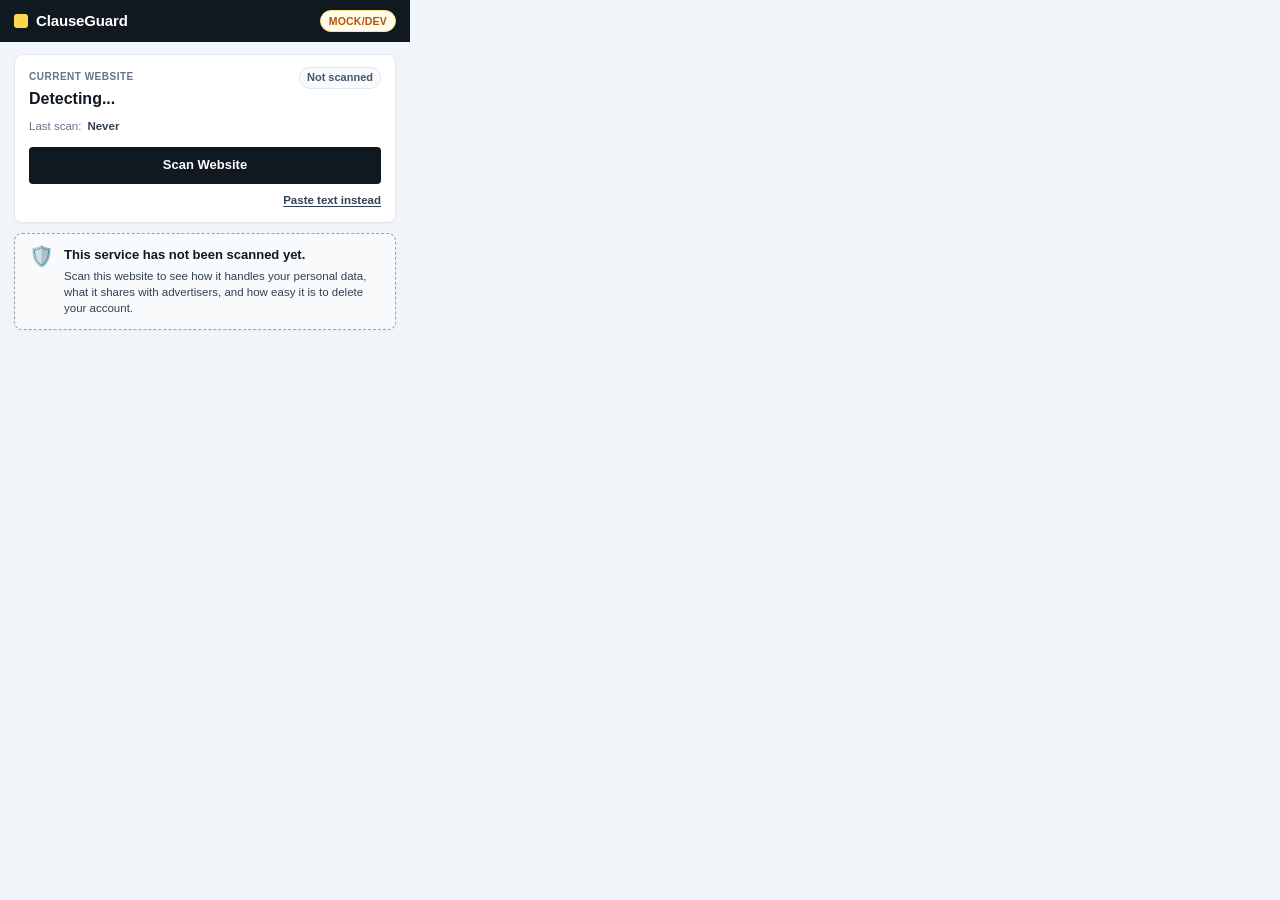
==== commit 321fb180: "feat(ui): implement ClauseGuard UI improvements" ====
--- a/extension/popup.html
+++ b/extension/popup.html
@@ -16,16 +16,16 @@
   </header>
 
   <main>
-    <!-- Current Website Overview Card -->
-    <div class="card site-card">
+    <!-- 1. Service Overview Card -->
+    <div class="card site-card" id="site-card">
       <div class="site-header-row">
         <div>
           <span class="label-tiny">CURRENT WEBSITE</span>
           <div id="site-name" class="site-title">Detecting...</div>
         </div>
         <div class="site-badges">
-          <span id="portfolio-badge" class="badge neutral">Checking...</span>
-          <span id="scan-badge" class="badge neutral">Not Scanned</span>
+          <span id="portfolio-badge" class="badge saved hidden">In Portfolio</span>
+          <span id="scan-badge" class="badge neutral">Not scanned</span>
         </div>
       </div>
 
@@ -40,107 +40,49 @@
       </div>
 
       <div class="scan-actions">
-        <button id="analyze-btn" class="btn primary">Analyze Website</button>
-        <button id="toggle-paste-btn" class="btn-link" type="button">Paste text manually instead</button>
+        <button id="analyze-btn" class="btn primary">Scan Website</button>
+        <button id="toggle-paste-btn" class="btn-link" type="button">Paste text instead</button>
       </div>
 
-      <!-- Manual Paste Fallback Section (Problem 1) -->
+      <!-- Manual Paste Fallback Section -->
       <div id="paste-section" class="paste-box hidden">
         <div class="paste-head">
           <span class="paste-title">Manual Policy Input</span>
-          <span class="hint">Use this if the policy is blocked by anti-bot firewalls or spread across multiple pages.</span>
+          <span class="hint">Use this if the policy is blocked by website protections or spread across multiple pages.</span>
         </div>
         <textarea id="paste-text" rows="4" placeholder="Paste privacy policy text here..."></textarea>
         <button id="paste-analyze-btn" class="btn small">Analyze Pasted Text</button>
       </div>
     </div>
 
-    <!-- Live Status / Progress / Error Banner -->
+    <!-- Live Status / Message Banner (Shown on status message or error) -->
     <div id="status" class="status hidden" role="status" aria-live="polite"></div>
 
-    <!-- Analysis Results Section (Redesigned around 4 Questions) -->
+    <!-- ITEM 1: Unscanned Service Reminder Card -->
+    <div id="unscanned-reminder" class="card reminder-card">
+      <div class="reminder-content">
+        <span class="reminder-icon">🛡️</span>
+        <div class="reminder-text">
+          <strong>This service has not been scanned yet.</strong>
+          <p>Scan this website to see how it handles your personal data, what it shares with advertisers, and how easy it is to delete your account.</p>
+        </div>
+      </div>
+    </div>
+
+    <!-- Scanned Analysis Results (Hidden when unscanned, not_a_policy, or blocked) -->
     <div id="results" class="hidden">
-      
-      <!-- QUESTION 1: What data is collected? -->
-      <section class="card q-card" id="card-q1">
-        <div class="q-header" data-toggle="q1-body">
-          <div class="q-title-group">
-            <span class="q-num">1</span>
-            <div>
-              <h3 class="q-title">What data is collected?</h3>
-              <p class="q-sub" id="q1-sub">Categories and evidence from policy</p>
-            </div>
-          </div>
-          <span class="q-chevron">▾</span>
-        </div>
-        <div class="q-body" id="q1-body">
-          <div id="collection-chips" class="chips-container"></div>
-          <div id="collection-findings-list" class="findings-list"></div>
-        </div>
-      </section>
 
-      <!-- QUESTION 2: Who is it shared with? -->
-      <section class="card q-card" id="card-q2">
-        <div class="q-header" data-toggle="q2-body">
-          <div class="q-title-group">
-            <span class="q-num">2</span>
-            <div>
-              <h3 class="q-title">Who is it shared with?</h3>
-              <p class="q-sub" id="q2-sub">Recipients, partners, and data sale disclosures</p>
-            </div>
-          </div>
-          <span class="q-chevron">▾</span>
-        </div>
-        <div class="q-body" id="q2-body">
-          <div id="sharing-findings-list" class="findings-list"></div>
-        </div>
-      </section>
-
-      <!-- QUESTION 3: What can I control? -->
-      <section class="card q-card" id="card-q3">
-        <div class="q-header" data-toggle="q3-body">
-          <div class="q-title-group">
-            <span class="q-num">3</span>
-            <div>
-              <h3 class="q-title">What can I control?</h3>
-              <p class="q-sub" id="q3-sub">Documented opt-outs, deletion, and settings</p>
-            </div>
-          </div>
-          <span class="q-chevron">▾</span>
-        </div>
-        <div class="q-body" id="q3-body">
-          <div id="control-findings-list" class="findings-list"></div>
-        </div>
-      </section>
-
-      <!-- QUESTION 4: Has anything changed? -->
-      <section class="card q-card" id="card-q4">
-        <div class="q-header" data-toggle="q4-body">
-          <div class="q-title-group">
-            <span class="q-num">4</span>
-            <div>
-              <h3 class="q-title">Has anything changed?</h3>
-              <p class="q-sub" id="q4-sub">Comparison with previous policy scan</p>
-            </div>
-          </div>
-          <span class="q-chevron">▾</span>
-        </div>
-        <div class="q-body" id="q4-body">
-          <div id="change-findings-box" class="change-box"></div>
-        </div>
-      </section>
-
-      <!-- Secondary Risk Score & Audit Summary -->
+      <!-- 2. Overall Score Section (Large & Prominent) -->
       <section class="card score-card" id="card-score-summary">
         <div class="score-row">
           <div>
             <div class="score-display">
               <b id="risk-score">0</b><span class="score-denom">/100</span>
             </div>
-            <span class="score-caption">Overall Privacy Risk (Secondary Metric)</span>
+            <span class="score-caption">Overall Privacy Risk</span>
           </div>
           <div class="score-badge-box">
-            <span id="risk-band" class="band Inconclusive">Inconclusive</span>
+            <span id="risk-band" class="band Typical">Typical for everyday apps</span>
           </div>
         </div>
 
@@ -148,37 +90,44 @@
           <i id="gauge-fill" style="width: 0%;"></i>
         </div>
 
-        <div class="score-explanation">
-          Calculated from the severity and specificity of the top 5 highest-risk clauses.
+        <div class="score-explanation" id="score-explanation">
+          Calculated from the top 5 highest-risk clauses, compared with everyday apps.
+        </div>
+      </section>
+
+      <!-- 3. Compare with another service (Directly below score) -->
+      <section class="card compare-card" id="compare-section">
+        <div class="compare-head">
+          <h4 class="compare-title">Compare with another service</h4>
+          <span class="hint">Search saved services or type any service name to compare:</span>
         </div>
 
-        <!-- Coverage & Audit Transparency (Problem 4) -->
-        <div id="coverage-note" class="coverage-box"></div>
+        <div class="compare-inputs-wrap">
+          <div class="compare-row">
+            <input type="text" id="compare-search-input" list="compare-datalist" class="input-field" placeholder="Type or choose a service name...">
+            <datalist id="compare-datalist"></datalist>
+          </div>
+          <div class="compare-row" style="margin-top: 6px;">
+            <select id="compare-target" class="select-field">
+              <option value="">-- Or select from saved portfolio --</option>
+            </select>
+            <button id="compare-btn" class="btn small">Compare</button>
+          </div>
+        </div>
 
-        <!-- Expandable Raw Clauses -->
-        <div class="clauses-toggle-row">
-          <span class="clauses-count-label">Extracted Clauses (<span id="clause-count">0</span>)</span>
-          <button id="toggle-clauses-btn" class="btn-link" type="button">View all clauses</button>
-        </div>
-        <div id="clauses-details" class="clauses-details-box hidden"></div>
-      </section>
-
-      <!-- Quick Portfolio Comparison (Problem 6) -->
-      <section class="card compare-card" id="compare-section">
-        <div class="compare-head">
-          <h4 class="compare-title">Compare with Saved Portfolio Website</h4>
-          <span class="hint">Inspect overlapping data permissions without implying cross-service sharing:</span>
-        </div>
-        <div class="compare-row">
-          <select id="compare-target" class="select-field">
-            <option value="">-- Select a saved service --</option>
-          </select>
-          <button id="compare-btn" class="btn small">Compare</button>
-        </div>
         <div id="compare-results" class="compare-results-box hidden"></div>
       </section>
 
-      <!-- Actions -->
+      <!-- 4. Clause Details (Ordered by importance: refunds, cancellation, deletion, sharing, advertisers) -->
+      <section class="card clauses-card" id="card-clauses-section">
+        <div class="clauses-head">
+          <div class="clauses-count-label">Key Policy Details (<span id="clause-count">0</span>)</div>
+          <span class="hint">Ranked by key user decisions and privacy commitments.</span>
+        </div>
+        <div id="clauses-list" class="clauses-list-box"></div>
+      </section>
+
+      <!-- Portfolio Actions -->
       <div class="portfolio-actions">
         <button id="save-btn" class="btn primary">Add to Portfolio</button>
         <button id="open-dash-btn" class="btn ghost">Open Web Dashboard</button>
--- a/extension/popup.css
+++ b/extension/popup.css
@@ -176,6 +176,16 @@
   color: var(--alert);
   border: 1px solid var(--alert-border);
 }
+.badge.blocked {
+  background: #fef2f2;
+  color: #dc2626;
+  border: 1px solid #fecaca;
+}
+.badge.scanning {
+  background: #eff6ff;
+  color: #2563eb;
+  border: 1px solid #bfdbfe;
+}
 .badge.neutral {
   background: var(--neutral-bg);
   color: var(--neutral-text);
@@ -681,3 +691,146 @@
   gap: 8px;
   margin-top: 4px;
 }
+
+
+/* Item 1: Reminder Card */
+.reminder-card {
+  background: #f8fafc;
+  border: 1px dashed #94a3b8;
+  padding: 12px 14px;
+  border-radius: var(--radius);
+}
+.reminder-content {
+  display: flex;
+  gap: 10px;
+  align-items: flex-start;
+}
+.reminder-icon {
+  font-size: 20px;
+  line-height: 1;
+}
+.reminder-text strong {
+  display: block;
+  font-size: 13px;
+  color: var(--ink);
+  margin-bottom: 3px;
+}
+.reminder-text p {
+  font-size: 11.5px;
+  color: var(--ink-2);
+  line-height: 1.4;
+  margin: 0;
+}
+
+/* Item 2 & 3: Band Styles & Form Controls */
+.band.VeryLow, .band.very_low { background: var(--safe-bg); color: var(--safe); border: 1px solid var(--safe-border); }
+.band.Low, .band.low { background: var(--safe-bg); color: var(--safe); border: 1px solid var(--safe-border); }
+.band.Typical, .band.typical { background: #eff6ff; color: #1d4ed8; border: 1px solid #bfdbfe; }
+.band.Moderate, .band.moderate { background: var(--warning-bg); color: var(--warning); border: 1px solid var(--warning-border); }
+.band.High, .band.high { background: var(--warning-bg); color: var(--warning); border: 1px solid var(--warning-border); }
+.band.VeryHigh, .band.very_high { background: var(--alert-bg); color: var(--alert); font-weight: 800; border: 1px solid var(--alert-border); }
+
+.input-field {
+  width: 100%;
+  padding: 6px 10px;
+  border: 1px solid var(--line);
+  border-radius: var(--radius-sm);
+  background: #fff;
+  font-size: 12px;
+  box-sizing: border-box;
+}
+.input-field:focus {
+  border-color: var(--ink);
+  outline: none;
+}
+
+/* Item 2: Clause Details & Toggle */
+.clauses-card {
+  display: flex;
+  flex-direction: column;
+  gap: 8px;
+}
+.clauses-head {
+  display: flex;
+  flex-direction: column;
+  gap: 2px;
+}
+.clauses-list-box {
+  display: flex;
+  flex-direction: column;
+  gap: 8px;
+  margin-top: 4px;
+}
+.clause-item {
+  background: #f8fafc;
+  border: 1px solid var(--line);
+  border-radius: var(--radius-sm);
+  padding: 10px 12px;
+  display: flex;
+  flex-direction: column;
+  gap: 6px;
+}
+.clause-item-head {
+  display: flex;
+  justify-content: space-between;
+  align-items: center;
+}
+.clause-type-tag {
+  font-size: 11px;
+  font-weight: 700;
+  text-transform: capitalize;
+  color: var(--ink);
+  background: #e2e8f0;
+  padding: 2.5px 7px;
+  border-radius: 4px;
+  letter-spacing: .02em;
+}
+.clause-meaning {
+  font-size: 12px;
+  color: var(--ink);
+  line-height: 1.4;
+  font-weight: 500;
+}
+.clause-action {
+  font-size: 11.5px;
+  color: var(--ink-2);
+  line-height: 1.35;
+  background: #ffffff;
+  border-left: 3px solid #3b82f6;
+  padding: 6px 8px;
+  border-radius: 0 4px 4px 0;
+}
+.clause-action b {
+  color: #1d4ed8;
+}
+.toggle-excerpt-btn {
+  background: none;
+  border: none;
+  padding: 0;
+  font-size: 11px;
+  color: var(--ink-3);
+  text-decoration: underline;
+  cursor: pointer;
+  text-align: left;
+  margin-top: 2px;
+  display: inline-block;
+}
+.toggle-excerpt-btn:hover {
+  color: var(--ink);
+}
+.clause-excerpt {
+  font-size: 11px;
+  font-style: italic;
+  color: var(--ink-2);
+  background: #ffffff;
+  border: 1px solid var(--line);
+  border-radius: 4px;
+  padding: 6px 8px;
+  line-height: 1.35;
+  margin-top: 4px;
+}
+.compare-inputs-wrap {
+  display: flex;
+  flex-direction: column;
+  gap: 4px;
+}
